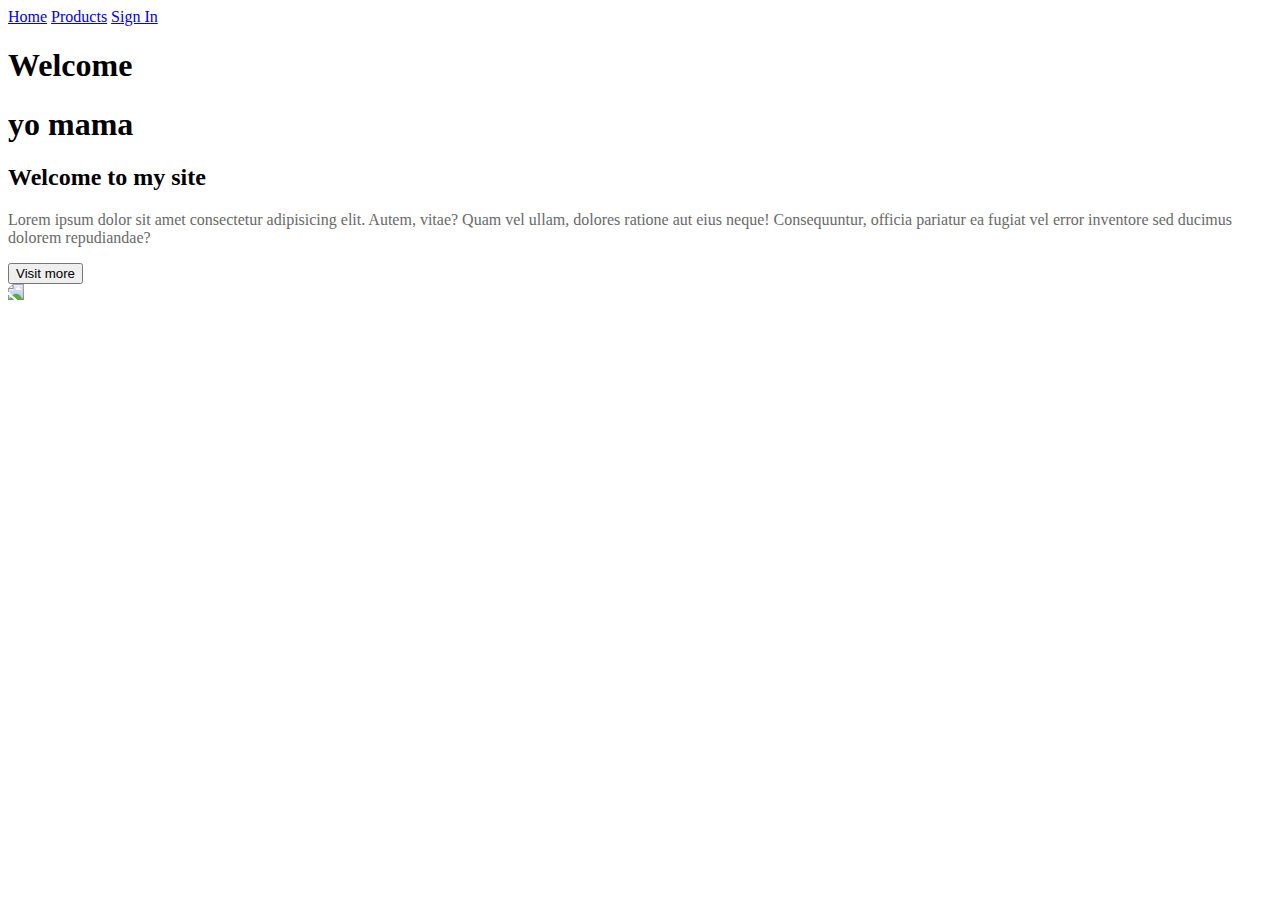
==== index.html @ ea95d25f "Add files via upload" ====
<!DOCTYPE html>
<html lang="en">
<head>
    <meta charset="UTF-8">
    <meta http-equiv="X-UA-Compatible" content="IE=edge">
    <meta name="viewport" content="width=device-width, initial-scale=1.0">
    <link rel="stylesheet" href="styles/main.css">
    <title>Document</title>
</head>
<body>
    
    <div class="navigation">
        <div class="nav-logo">
        
        </div>
        <div class="nav-bar">
            <a href="index.html">Home</a>
            <a href="products.html">Products</a>
            <a href="menagment.html" id="menagment-display" style="display: none;">Menagment</a>
            <a href="log-in.html">Sign In</a>
        </div>
    </div>

    <section>
        <div class="hero">
            <div class="text">
                <h1>Welcome</h1>
                <h1>yo mama</h1>
            </div>
        </div>

        <div class="info-about">
            <div class="text-info">
                <h2>Welcome to my site</h2>
                <p style="color:rgb(105, 105, 105);">Lorem ipsum dolor sit amet consectetur adipisicing elit. Autem, vitae? Quam vel ullam, dolores ratione aut eius neque! Consequuntur, officia pariatur ea fugiat vel error inventore sed ducimus dolorem repudiandae?</p>
                <button id="visit-more">Visit more</button>
            </div>
            <div class="image-info">
                <img src="images/man-on-bike.jpg" style="transform: scaleX(-1);">
            </div>
        </div>
    
    </section>
   
    <script src="js/index.js"></script>
</body>
</html>
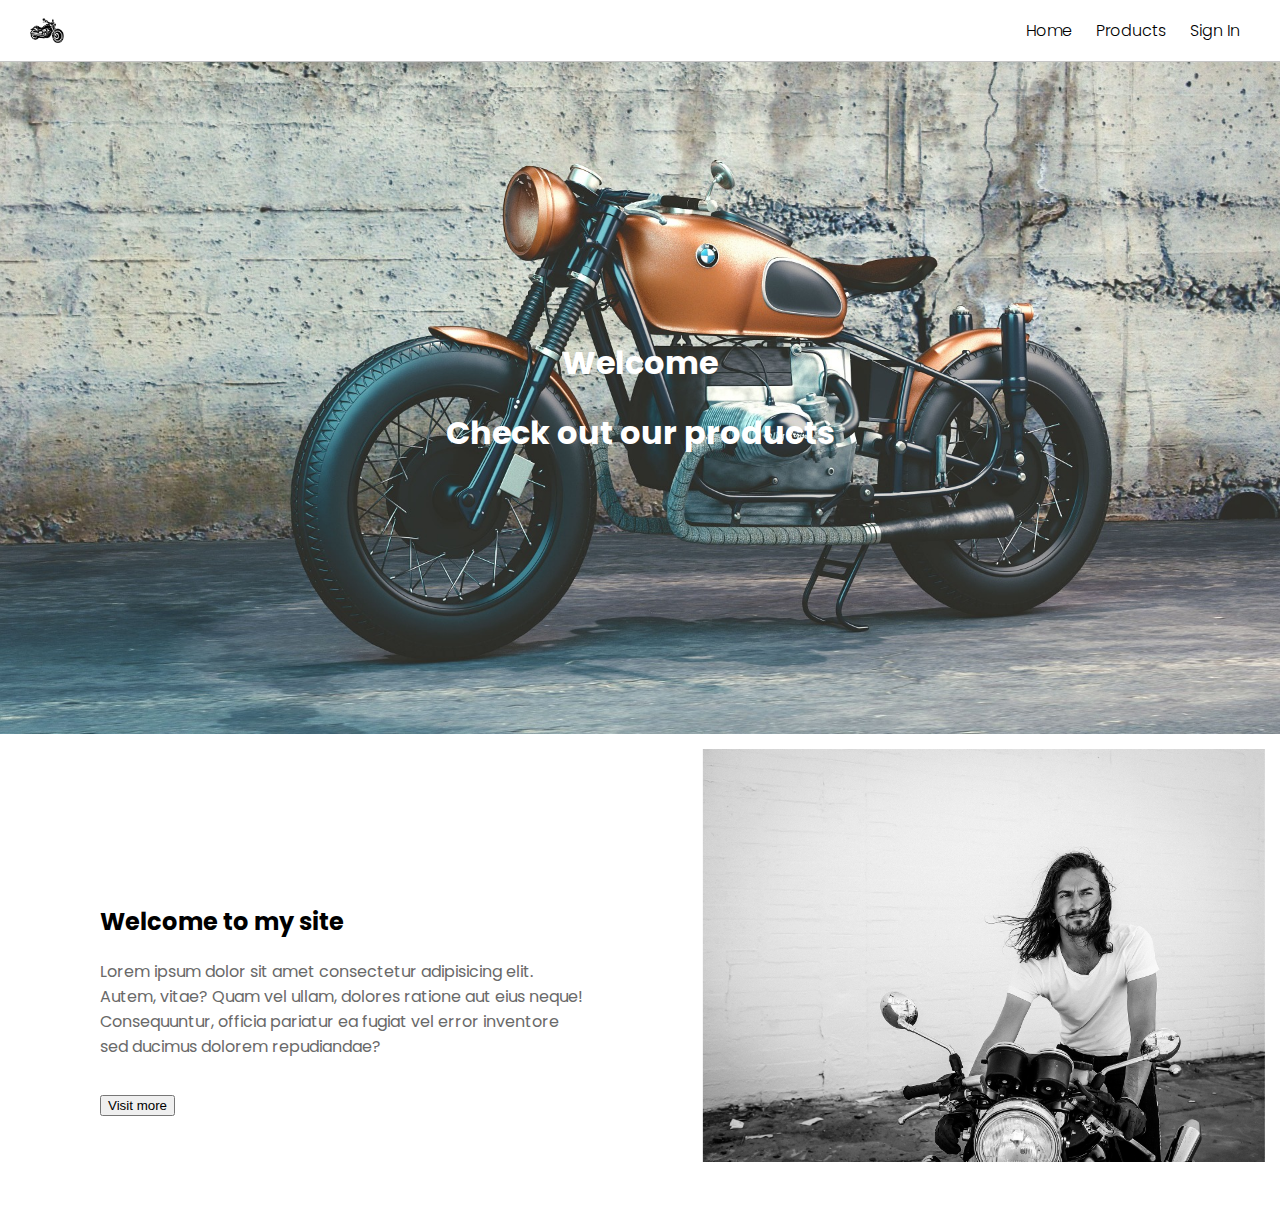
==== commit e0812e98: "Add files via upload" ====
--- a/index.html
+++ b/index.html
@@ -25,7 +25,7 @@
         <div class="hero">
             <div class="text">
                 <h1>Welcome</h1>
-                <h1>yo mama</h1>
+                <h1>Check out our products</h1>
             </div>
         </div>
 
--- a/styles/main.css
+++ b/styles/main.css
@@ -0,0 +1,20 @@
+@import url('nav-bar.css');
+@import url('hero.css');
+@import url('products.css');
+@import url('menagment.css');
+@import url('register-user.css');
+@import url('more-info-product.css');
+@import url('https://fonts.googleapis.com/css2?family=Poppins:wght@200;300;400;600&display=swap');
+
+
+body{
+    font-family: 'Poppins', sans-serif;
+    padding: 0;
+    margin: 0;
+    box-sizing: border-box;
+}
+a, 
+a:link{
+    text-decoration: 0;
+    color: black;
+}